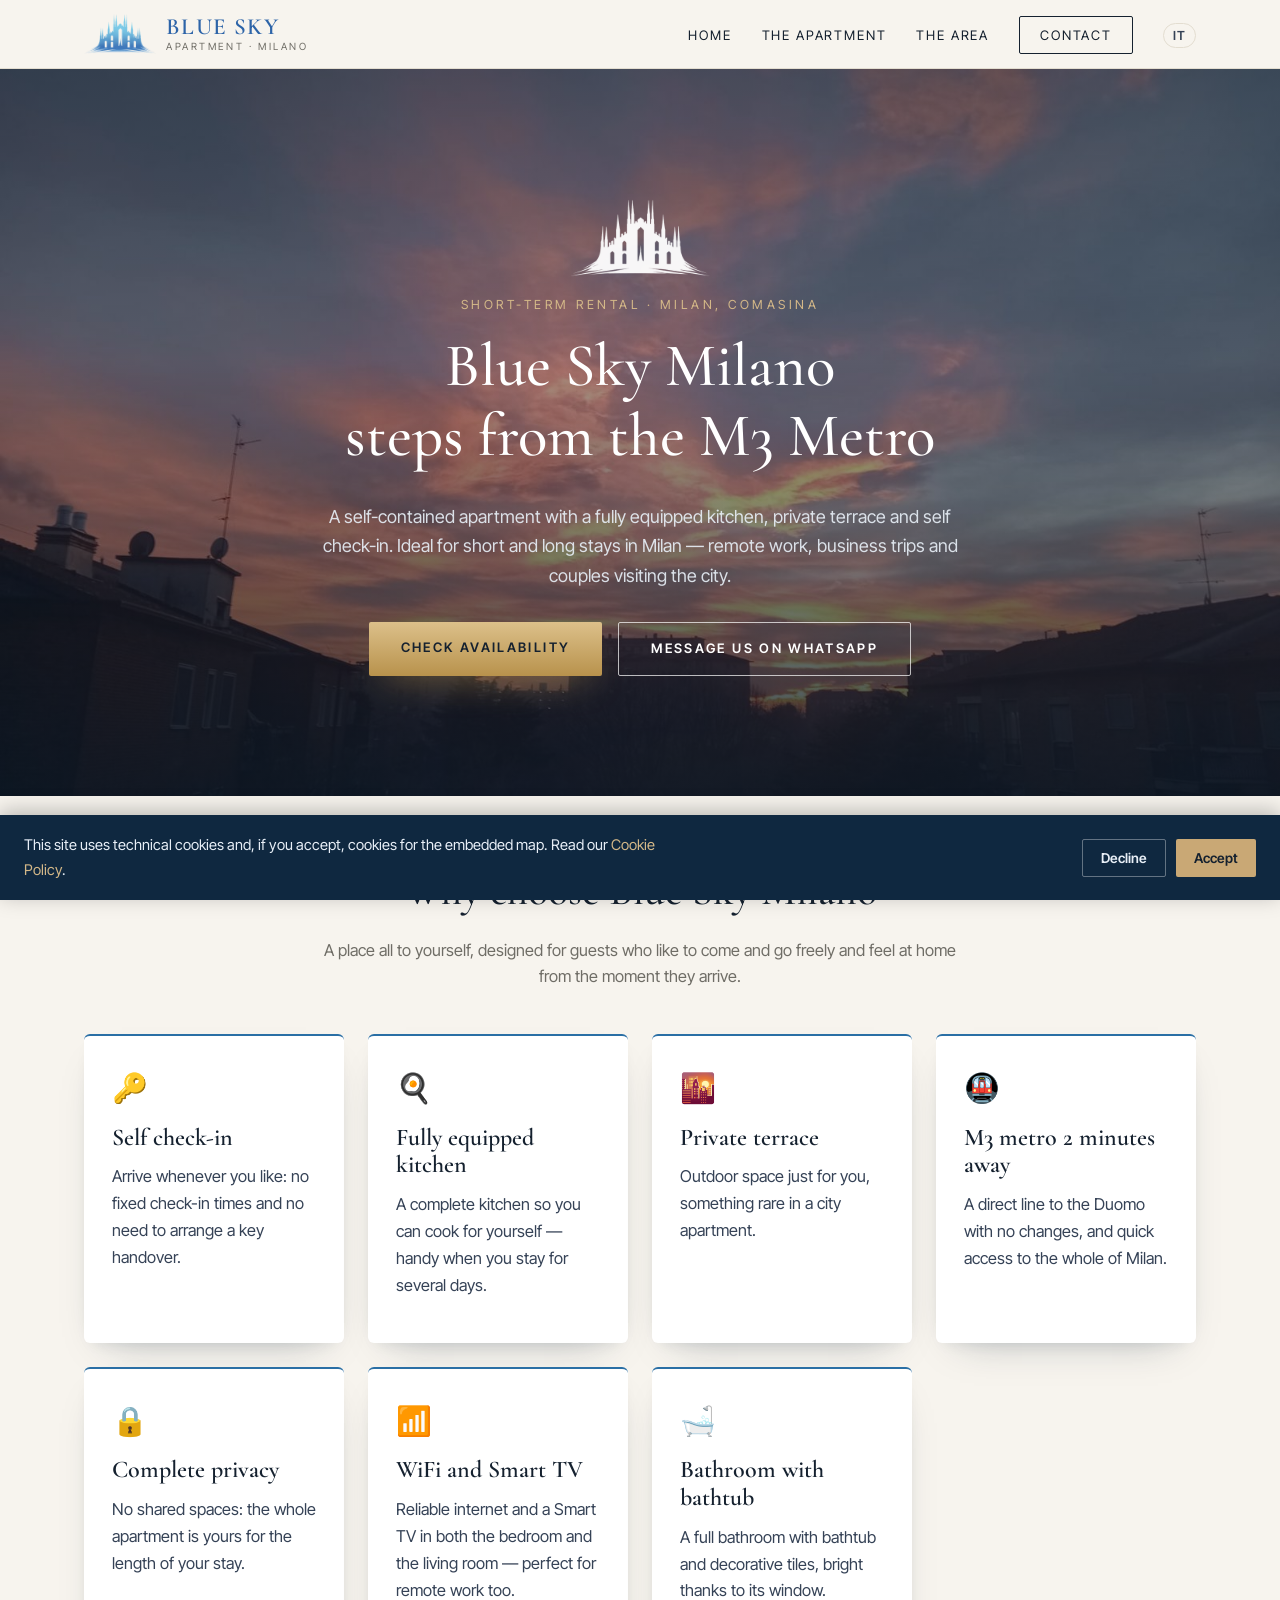
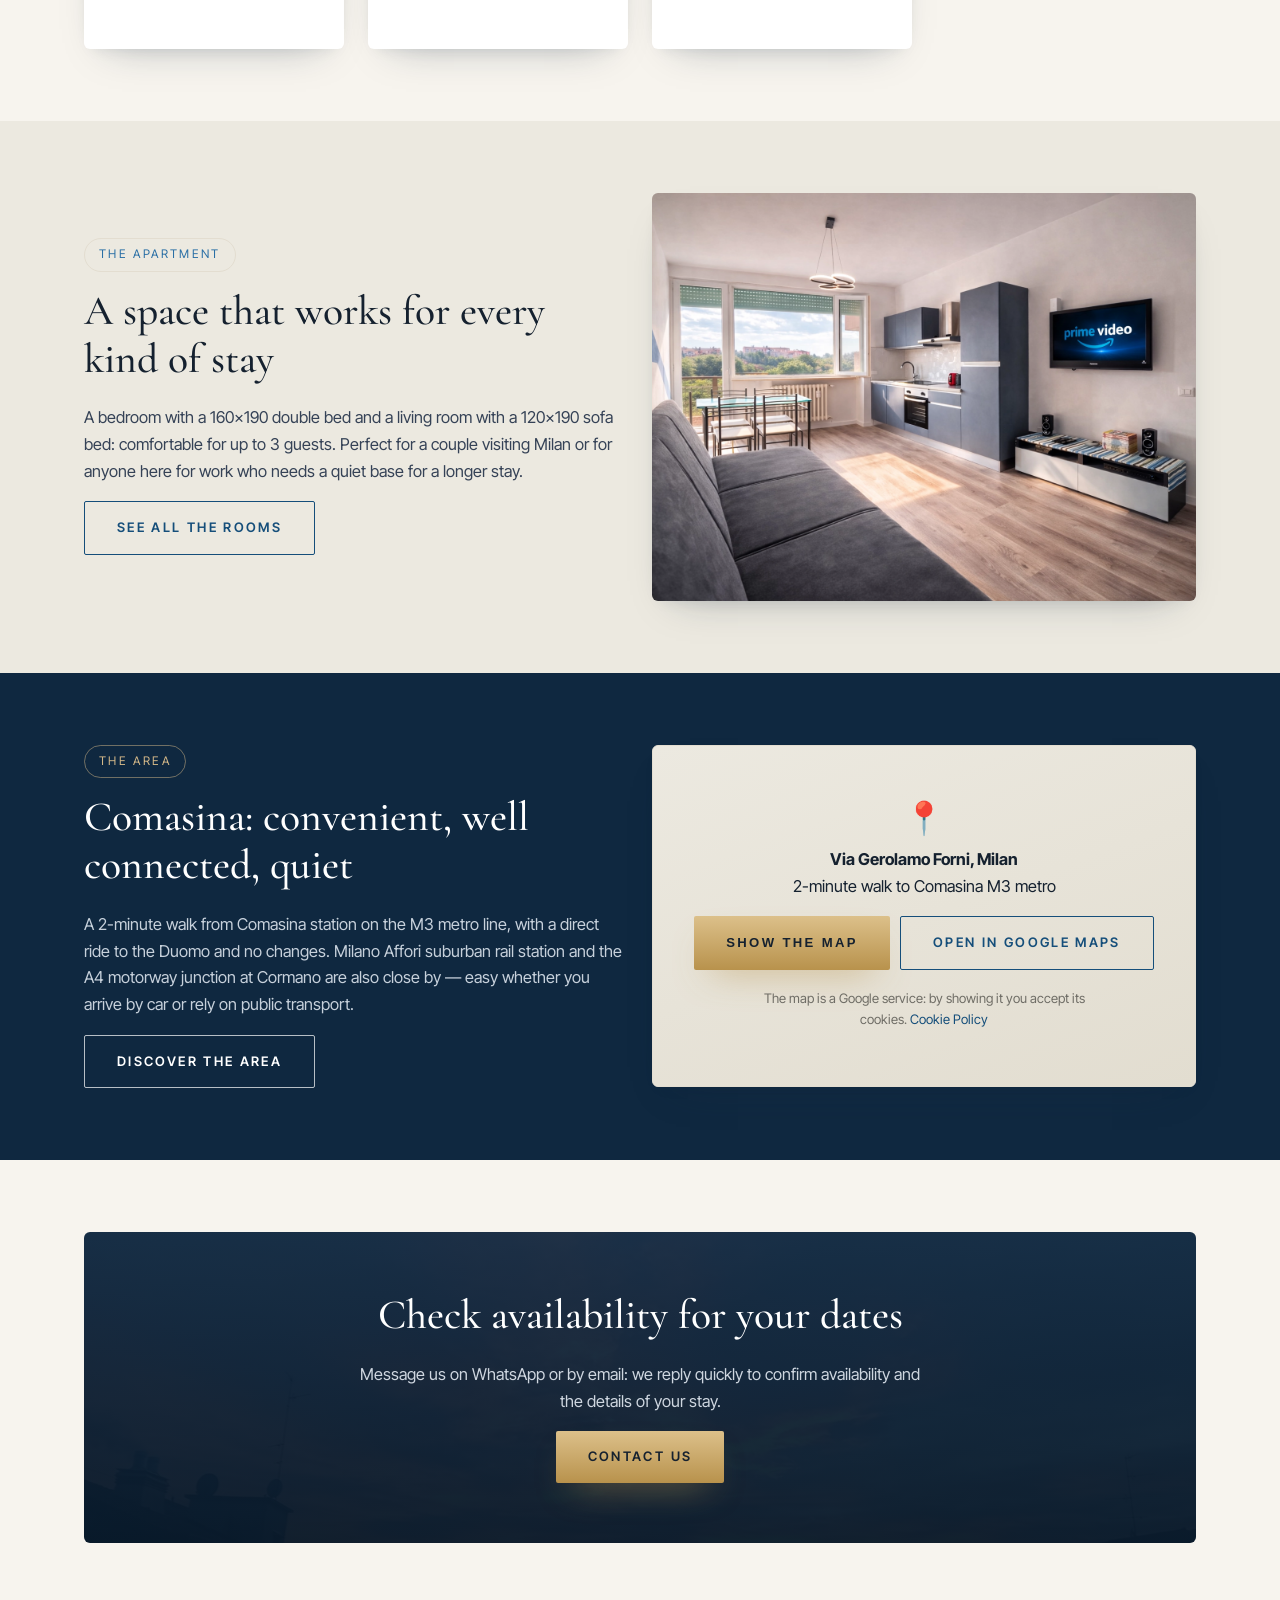
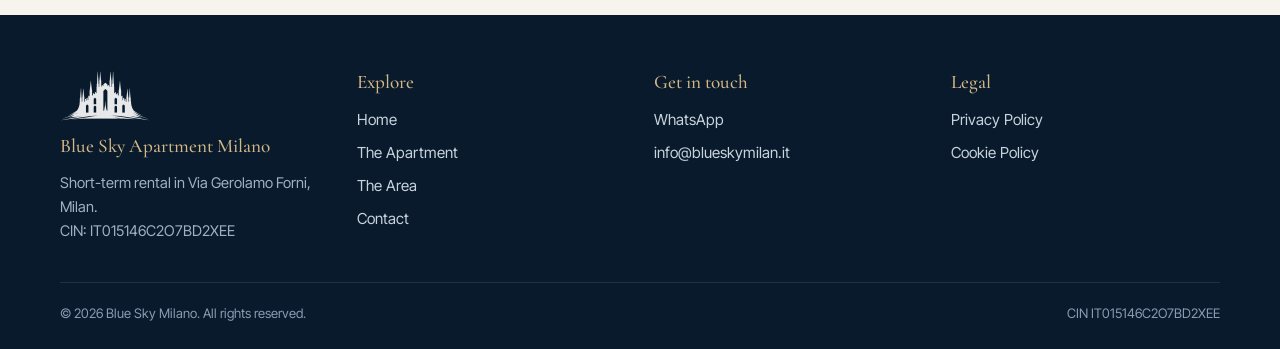
==== en/index.html @ 6204299e "Versione inglese del sito (/en/)" ====
<!DOCTYPE html>
<html lang="en">
<head>
<meta charset="UTF-8">
<meta name="viewport" content="width=device-width, initial-scale=1.0">
<title>Short-Term Rental in Milan near M3 Metro | Blue Sky Milano</title>
<meta name="description" content="Self-contained apartment for short and long stays in Milan, Comasina area, a 2-minute walk from the M3 metro. Self check-in, fully equipped kitchen, private terrace. Ideal for business trips and remote work.">
<link rel="canonical" href="https://www.blueskymilan.it/en/">
<link rel="alternate" hreflang="it" href="https://www.blueskymilan.it/">
<link rel="alternate" hreflang="en" href="https://www.blueskymilan.it/en/">
<link rel="alternate" hreflang="x-default" href="https://www.blueskymilan.it/">
<meta property="og:type" content="website">
<meta property="og:title" content="Blue Sky Milano – Short-Term Rental in Milan, Comasina">
<meta property="og:description" content="Apartment in Milan a 2-minute walk from the M3 metro. Self check-in, fully equipped kitchen, private terrace.">
<meta property="og:url" content="https://www.blueskymilan.it/en/">
<meta property="og:locale" content="en_GB">
<meta property="og:locale:alternate" content="it_IT">
<meta property="og:image" content="https://www.blueskymilan.it/assets/images/og-bluesky.jpg">
<link rel="preconnect" href="https://fonts.googleapis.com">
<link rel="preconnect" href="https://fonts.gstatic.com" crossorigin>
<link href="https://fonts.googleapis.com/css2?family=Cormorant+Garamond:ital,wght@0,400;0,500;0,600;1,400;1,500&family=Inter+Tight:wght@300;400;500;600&display=swap" rel="stylesheet">
<link rel="icon" type="image/png" sizes="32x32" href="../favicon-32.png">
<link rel="apple-touch-icon" href="../apple-touch-icon.png">
<link rel="stylesheet" href="../assets/styles.css?v=20261021">
<script defer src="https://cloud.umami.is/script.js" data-website-id="ab918f23-8fa9-4bd5-a9e5-17a2a127aed8" data-domains="www.blueskymilan.it,blueskymilan.it"></script>
<script type="application/ld+json">
{
  "@context": "https://schema.org",
  "@type": "LodgingBusiness",
  "name": "Blue Sky Milano",
  "description": "Short-term rental apartment in Milan, Comasina area, a 2-minute walk from the M3 metro. Self check-in, fully equipped kitchen, private terrace.",
  "url": "https://www.blueskymilan.it/en/",
  "email": "info@blueskymilan.it",
  "address": {
    "@type": "PostalAddress",
    "streetAddress": "Via Gerolamo Forni",
    "addressLocality": "Milano",
    "addressRegion": "MI",
    "addressCountry": "IT"
  },
  "logo": "https://www.blueskymilan.it/assets/images/logo-bluesky.png",
  "image": [
    "https://www.blueskymilan.it/assets/images/salotto-02.jpg",
    "https://www.blueskymilan.it/assets/images/camera-01.jpg",
    "https://www.blueskymilan.it/assets/images/terrazzo-panorama-01.jpg"
  ],
  "amenityFeature": [
    { "@type": "LocationFeatureSpecification", "name": "WiFi", "value": true },
    { "@type": "LocationFeatureSpecification", "name": "Fully equipped kitchen", "value": true },
    { "@type": "LocationFeatureSpecification", "name": "Private terrace", "value": true },
    { "@type": "LocationFeatureSpecification", "name": "Self check-in", "value": true },
    { "@type": "LocationFeatureSpecification", "name": "Smart TV", "value": true }
  ]
}
</script>
</head>
<body>

<header class="site-header">
  <div class="nav-wrap">
    <a href="index.html" class="brand" aria-label="Blue Sky Apartment Milan, home"><img src="../assets/images/logo-mark.png" alt="" width="72" height="40"><span class="brand-text"><span class="brand-name">Blue Sky</span><small>Apartment · Milano</small></span></a>
    <button class="nav-toggle" aria-label="Open menu">☰</button>
    <ul class="nav-links">
      <li><a href="index.html">Home</a></li>
      <li><a href="the-apartment.html">The Apartment</a></li>
      <li><a href="the-area.html">The Area</a></li>
      <li><a href="contact.html" class="nav-cta">Contact</a></li>
      <li><a href="../index.html" class="nav-lang" hreflang="it" lang="it" title="Versione italiana">IT</a></li>
    </ul>
  </div>
</header>

<section class="hero hero-photo">
  <div class="container">
    <img class="hero-mark" src="../assets/images/logo-mark-white.png" alt="" width="140" height="78">
    <div class="eyebrow">Short-term rental · Milan, Comasina</div>
    <h1>Blue Sky Milano<br>steps from the M3 Metro</h1>
    <p class="lead">A self-contained apartment with a fully equipped kitchen, private terrace and self check-in. Ideal for short and long stays in Milan — remote work, business trips and couples visiting the city.</p>
    <div class="hero-actions">
      <a href="contact.html" class="btn btn-primary">Check availability</a>
      <a href="https://wa.me/393207637442" target="_blank" rel="noopener" class="btn btn-secondary">Message us on WhatsApp</a>
    </div>
  </div>
</section>

<section>
  <div class="container">
    <div class="section-head">
      <h2>Why choose Blue Sky Milano</h2>
      <p>A place all to yourself, designed for guests who like to come and go freely and feel at home from the moment they arrive.</p>
    </div>
    <div class="grid grid-3">
      <div class="card">
        <span class="icon">🔑</span>
        <h3>Self check-in</h3>
        <p>Arrive whenever you like: no fixed check-in times and no need to arrange a key handover.</p>
      </div>
      <div class="card">
        <span class="icon">🍳</span>
        <h3>Fully equipped kitchen</h3>
        <p>A complete kitchen so you can cook for yourself — handy when you stay for several days.</p>
      </div>
      <div class="card">
        <span class="icon">🌇</span>
        <h3>Private terrace</h3>
        <p>Outdoor space just for you, something rare in a city apartment.</p>
      </div>
      <div class="card">
        <span class="icon">🚇</span>
        <h3>M3 metro 2 minutes away</h3>
        <p>A direct line to the Duomo with no changes, and quick access to the whole of Milan.</p>
      </div>
      <div class="card">
        <span class="icon">🔒</span>
        <h3>Complete privacy</h3>
        <p>No shared spaces: the whole apartment is yours for the length of your stay.</p>
      </div>
      <div class="card">
        <span class="icon">📶</span>
        <h3>WiFi and Smart TV</h3>
        <p>Reliable internet and a Smart TV in both the bedroom and the living room — perfect for remote work too.</p>
      </div>
      <div class="card">
        <span class="icon">🛁</span>
        <h3>Bathroom with bathtub</h3>
        <p>A full bathroom with bathtub and decorative tiles, bright thanks to its window.</p>
      </div>
    </div>
  </div>
</section>

<section class="alt">
  <div class="container">
    <div class="grid grid-2" style="align-items:center;">
      <div>
        <span class="badge">The apartment</span>
        <h2>A space that works for every kind of stay</h2>
        <p>A bedroom with a 160x190 double bed and a living room with a 120x190 sofa bed: comfortable for up to 3 guests. Perfect for a couple visiting Milan or for anyone here for work who needs a quiet base for a longer stay.</p>
        <a href="the-apartment.html" class="btn btn-secondary">See all the rooms</a>
      </div>
      <div class="photo-tile">
        <img src="../assets/images/salotto-cucina-01.webp" alt="Living room with open-plan kitchen and Smart TV, Blue Sky Milano" loading="lazy">
      </div>
    </div>
  </div>
</section>

<section class="dark">
  <div class="container">
    <div class="grid grid-2" style="align-items:center;">
      <div class="map-embed" style="order:2;" data-map-src="https://www.google.com/maps?q=Via+Gerolamo+Forni,+Milano&amp;output=embed" data-map-title="Map of Blue Sky Milano - Via Gerolamo Forni, Milan">
        <div class="map-placeholder">
          <span class="map-pin" aria-hidden="true">📍</span>
          <p class="map-address"><strong>Via Gerolamo Forni, Milan</strong><br>2-minute walk to Comasina M3 metro</p>
          <div class="map-actions">
            <button type="button" class="btn btn-primary map-load">Show the map</button>
            <a class="btn btn-secondary" href="https://www.google.com/maps/search/?api=1&amp;query=Via+Gerolamo+Forni%2C+Milano" target="_blank" rel="noopener">Open in Google Maps</a>
          </div>
          <p class="map-note">The map is a Google service: by showing it you accept its cookies. <a href="cookie-policy.html">Cookie Policy</a></p>
        </div>
      </div>
      <div style="order:1;">
        <span class="badge">The area</span>
        <h2>Comasina: convenient, well connected, quiet</h2>
        <p>A 2-minute walk from Comasina station on the M3 metro line, with a direct ride to the Duomo and no changes. Milano Affori suburban rail station and the A4 motorway junction at Cormano are also close by — easy whether you arrive by car or rely on public transport.</p>
        <a href="the-area.html" class="btn btn-secondary">Discover the area</a>
      </div>
    </div>
  </div>
</section>

<section>
  <div class="container">
    <div class="cta-band">
      <h2>Check availability for your dates</h2>
      <p>Message us on WhatsApp or by email: we reply quickly to confirm availability and the details of your stay.</p>
      <a href="contact.html" class="btn btn-primary">Contact us</a>
    </div>
  </div>
</section>

<footer class="site-footer">
  <div class="footer-grid">
    <div>
      <img class="footer-mark" src="../assets/images/logo-mark-white.png" alt="" width="90" height="50">
      <h4>Blue Sky Apartment Milano</h4>
      <p style="color:#a39c8c; font-size:0.92rem;">Short-term rental in Via Gerolamo Forni, Milan.<br>CIN: IT015146C2O7BD2XEE</p>
    </div>
    <div>
      <h4>Explore</h4>
      <a href="index.html">Home</a>
      <a href="the-apartment.html">The Apartment</a>
      <a href="the-area.html">The Area</a>
      <a href="contact.html">Contact</a>
    </div>
    <div>
      <h4>Get in touch</h4>
      <a href="https://wa.me/393207637442" target="_blank" rel="noopener">WhatsApp</a>
      <a href="mailto:info@blueskymilan.it">info@blueskymilan.it</a>
    </div>
    <div>
      <h4>Legal</h4>
      <a href="privacy.html">Privacy Policy</a>
      <a href="cookie-policy.html">Cookie Policy</a>
    </div>
  </div>
  <div class="footer-bottom">
    <span>© 2026 Blue Sky Milano. All rights reserved.</span>
    <span>CIN IT015146C2O7BD2XEE</span>
  </div>
</footer>

<div class="cookie-banner" id="cookie-banner">
  <p>This site uses technical cookies and, if you accept, cookies for the embedded map. Read our <a href="cookie-policy.html">Cookie Policy</a>.</p>
  <div class="cookie-actions">
    <button class="cookie-reject" id="cookie-reject">Decline</button>
    <button class="cookie-accept" id="cookie-accept">Accept</button>
  </div>
</div>

<script src="../assets/site.js?v=20261021"></script>
</body>
</html>
---- assets/styles.css ----
/* ==========================================================================
   Blue Sky Milano — design system
   Identità ripresa dal sito originale: crema + blu notte + azzurro cielo + sabbia
   Font: Cormorant Garamond (titoli), Inter Tight (testo), Allura (logo)
   ========================================================================== */

:root {
  --bg: #f7f4ee;            /* crema */
  --bg-alt: #ece9e0;
  --card: #ffffff;
  --ink: #15212f;           /* testo, blu inchiostro */
  --ink-2: #354256;
  --text-muted: #6f6d66;
  --border: #e3ddd0;
  --accent: #2a6fa5;        /* azzurro cielo */
  --accent-dark: #154e7a;
  --gold: #c9a875;          /* sabbia calda */
  --gold-2: #d4b888;
  --navy: #0f2840;          /* blu notte */
  --navy-2: #081a2b;
  --radius: 6px;
  --shadow: 0 18px 40px -24px rgba(20, 40, 60, 0.35), 0 6px 16px -10px rgba(20, 40, 60, 0.15);
  --shadow-hover: 0 30px 60px -30px rgba(20, 40, 60, 0.45), 0 8px 20px -12px rgba(20, 40, 60, 0.2);
  --max-width: 1160px;
}

* { box-sizing: border-box; }
html { scroll-behavior: smooth; }

body {
  margin: 0;
  font-family: 'Inter Tight', -apple-system, BlinkMacSystemFont, 'Segoe UI', sans-serif;
  background: var(--bg);
  color: var(--ink);
  line-height: 1.65;
  font-size: 1.02rem;
  -webkit-font-smoothing: antialiased;
}

h1, h2, h3, h4 {
  font-family: 'Cormorant Garamond', 'Times New Roman', serif;
  font-weight: 500;
  line-height: 1.15;
  margin: 0 0 0.5em;
  color: var(--ink);
}
h1 { font-size: clamp(2.4rem, 5vw, 3.8rem); }
h2 { font-size: clamp(1.8rem, 3.4vw, 2.6rem); }
h3 { font-size: 1.5rem; font-weight: 600; }

p { margin: 0 0 1em; color: var(--ink-2); }
a { color: var(--accent); text-decoration: none; }
a:hover { text-decoration: underline; }
img { max-width: 100%; display: block; }

.container { max-width: var(--max-width); margin: 0 auto; padding: 0 24px; }

/* ---------- Header / Nav ---------- */

.site-header {
  background: var(--bg);
  border-bottom: 1px solid var(--border);
  position: sticky;
  top: 0;
  z-index: 100;
}
.nav-wrap {
  display: flex;
  align-items: center;
  justify-content: space-between;
  padding: 14px 24px;
  max-width: var(--max-width);
  margin: 0 auto;
}
.brand { display: flex; align-items: baseline; gap: 8px; color: var(--ink); line-height: 1; }
.brand:hover { text-decoration: none; }
.brand { align-items: center; gap: 10px; }
.brand img { height: 40px; width: auto; }
.brand-text { display: flex; flex-direction: column; gap: 3px; }
.brand-name {
  font-family: 'Cormorant Garamond', serif;
  font-size: 1.45rem;
  font-weight: 600;
  letter-spacing: 0.06em;
  text-transform: uppercase;
  color: #2d64a8;
  line-height: 1;
}
.brand small {
  font-size: 0.62rem;
  letter-spacing: 0.26em;
  text-transform: uppercase;
  color: var(--text-muted);
}
.hero-mark { width: 140px; height: auto; margin: 0 auto 18px; opacity: 0.95; }
.footer-mark { width: 90px; height: auto; margin-bottom: 14px; opacity: 0.9; }

.nav-links { display: flex; align-items: center; gap: 30px; list-style: none; margin: 0; padding: 0; }
.nav-links a {
  color: var(--ink);
  font-size: 0.82rem;
  letter-spacing: 0.14em;
  text-transform: uppercase;
}
.nav-links a:hover { color: var(--accent); text-decoration: none; }
.nav-cta {
  border: 1px solid var(--ink);
  padding: 10px 20px;
  border-radius: 2px;
}
.nav-cta:hover { background: var(--ink); color: var(--bg) !important; }

.nav-toggle {
  display: none;
  background: none;
  border: none;
  font-size: 1.6rem;
  cursor: pointer;
  color: var(--ink);
}

@media (max-width: 780px) {
  .nav-links { display: none; }
  .nav-toggle { display: block; }
  .nav-links.open {
    display: flex;
    flex-direction: column;
    align-items: flex-start;
    position: absolute;
    top: 100%;
    left: 0;
    right: 0;
    background: var(--bg);
    padding: 20px 24px;
    border-bottom: 1px solid var(--border);
    gap: 18px;
  }
}

/* ---------- Hero (blu notte) ---------- */

.hero {
  padding: 84px 24px 76px;
  text-align: center;
  color: #fff;
  background: linear-gradient(180deg, #122e48 0%, var(--navy) 55%, var(--navy-2) 100%);
  position: relative;
}
.hero-photo {
  background:
    linear-gradient(180deg, rgba(10, 25, 40, 0.55) 0%, rgba(10, 25, 40, 0.35) 40%, rgba(10, 25, 40, 0.8) 100%),
    url('images/terrazzo-panorama-01.jpg') center / cover no-repeat;
  padding: 130px 24px 120px;
}
.hero h1 { color: #fff; }
.hero .eyebrow {
  color: var(--gold-2);
  letter-spacing: 0.28em;
  text-transform: uppercase;
  font-size: 0.78rem;
  margin-bottom: 16px;
}
.hero p.lead {
  max-width: 640px;
  margin: 0 auto 32px;
  font-size: 1.12rem;
  color: rgba(232, 239, 247, 0.9);
}

.btn {
  display: inline-block;
  padding: 15px 32px;
  border-radius: 2px;
  font-size: 0.82rem;
  letter-spacing: 0.18em;
  text-transform: uppercase;
  font-weight: 600;
  cursor: pointer;
  border: none;
  transition: background 0.25s ease, color 0.25s ease, box-shadow 0.25s ease;
}
.btn:hover { text-decoration: none; }
.btn-primary {
  background: linear-gradient(180deg, #dcc08a 0%, #b8924c 100%);
  color: var(--ink);
  box-shadow: 0 16px 36px -18px rgba(184, 146, 76, 0.8);
}
.btn-primary:hover { color: var(--ink); box-shadow: 0 20px 44px -16px rgba(184, 146, 76, 0.95); }
.btn-secondary { background: transparent; color: var(--accent-dark); border: 1px solid var(--accent-dark); }
.btn-secondary:hover { background: var(--accent-dark); color: #fff; }
.hero .btn-secondary, .dark .btn-secondary { color: #fff; border-color: rgba(255, 255, 255, 0.7); }
.hero .btn-secondary:hover, .dark .btn-secondary:hover { background: #fff; color: var(--navy); }

.hero-actions { display: flex; gap: 16px; justify-content: center; flex-wrap: wrap; }

/* ---------- Sections ---------- */

section { padding: 72px 24px; }
section.alt { background: var(--bg-alt); }
section.dark { background: var(--navy); color: #e8eff7; }
section.dark h2, section.dark > .container > .section-head h2 { color: #fff; }
section.dark > .container > p,
section.dark .section-head p,
section.dark .grid-2 > div > p { color: rgba(232, 239, 247, 0.85); }
section.dark .badge { background: transparent; color: var(--gold-2); border-color: rgba(212, 184, 136, 0.5); }

.section-head { text-align: center; max-width: 660px; margin: 0 auto 44px; }
.section-head p { color: var(--text-muted); }

.grid { display: grid; gap: 24px; }
.grid-3 { grid-template-columns: repeat(auto-fit, minmax(220px, 1fr)); }
.grid-2 { grid-template-columns: repeat(auto-fit, minmax(280px, 1fr)); }

.card {
  background: var(--card);
  border-radius: var(--radius);
  padding: 28px;
  box-shadow: var(--shadow);
  border-top: 2px solid var(--accent);
  transition: box-shadow 0.25s ease, transform 0.25s ease;
}
.card:hover { box-shadow: var(--shadow-hover); transform: translateY(-2px); }
.card p { color: var(--ink-2); }
.card .icon { font-size: 1.8rem; margin-bottom: 12px; display: block; }

/* ---------- Feature list ---------- */

.feature-list {
  list-style: none;
  margin: 0;
  padding: 0;
  display: grid;
  grid-template-columns: repeat(auto-fit, minmax(220px, 1fr));
  gap: 12px;
}
.feature-list li {
  display: flex;
  align-items: flex-start;
  gap: 10px;
  padding: 14px 16px;
  background: var(--card);
  border-radius: var(--radius);
  border: 1px solid var(--border);
}
.feature-list .check { color: var(--accent); font-weight: 700; flex-shrink: 0; }

/* ---------- Foto ---------- */

.photo-grid { display: grid; grid-template-columns: repeat(3, 1fr); gap: 16px; }
@media (max-width: 900px) { .photo-grid { grid-template-columns: repeat(2, 1fr); } }
@media (max-width: 520px) { .photo-grid { grid-template-columns: 1fr; } }
.photo-tile {
  aspect-ratio: 4 / 3;
  border-radius: var(--radius);
  overflow: hidden;
  box-shadow: var(--shadow);
}
.photo-tile img { width: 100%; height: 100%; object-fit: cover; display: block; transition: transform 0.6s ease; }
.photo-tile:hover img { transform: scale(1.04); }
.photo-placeholder {
  aspect-ratio: 4 / 3;
  border-radius: var(--radius);
  background: var(--bg-alt);
  border: 1px dashed var(--border);
  display: flex; flex-direction: column; align-items: center; justify-content: center;
  color: var(--text-muted); gap: 8px; text-align: center; padding: 16px;
}

/* ---------- CTA band (blu notte) ---------- */

.cta-band {
  background:
    linear-gradient(180deg, rgba(15, 40, 64, 0.92), rgba(8, 26, 43, 0.96)),
    url('images/terrazzo-panorama-01.jpg') center / cover no-repeat;
  color: #fff;
  text-align: center;
  border-radius: var(--radius);
  padding: 60px 32px;
}
.cta-band h2 { color: #fff; }
.cta-band p { color: rgba(232, 239, 247, 0.88); max-width: 560px; margin-left: auto; margin-right: auto; }

/* ---------- Form contatti ---------- */

.form-grid { display: grid; gap: 16px; max-width: 560px; }
label {
  font-size: 0.78rem;
  letter-spacing: 0.14em;
  text-transform: uppercase;
  color: var(--ink-2);
  display: block;
  margin-bottom: 6px;
}
input, textarea {
  width: 100%;
  padding: 12px 14px;
  border: 1px solid var(--border);
  border-radius: 2px;
  font-family: inherit;
  font-size: 1rem;
  background: var(--card);
  color: var(--ink);
}
input:focus, textarea:focus { outline: none; border-color: var(--accent); box-shadow: 0 0 0 3px rgba(42, 111, 165, 0.15); }
textarea { min-height: 130px; resize: vertical; }
.form-grid .btn-primary { justify-self: start; }
.form-grid .btn-primary[disabled] { opacity: 0.6; cursor: wait; }
.form-error { color: #9b2c2c; background: #fdecec; border: 1px solid #f3c2c2; padding: 12px 14px; border-radius: 2px; margin: 0; }

.contact-info { display: grid; gap: 16px; }
.contact-info .item { display: flex; gap: 12px; align-items: flex-start; }
.contact-info .item .ic { font-size: 1.3rem; }

.map-embed { border-radius: var(--radius); overflow: hidden; border: 1px solid var(--border); box-shadow: var(--shadow); }
.map-embed iframe { width: 100%; height: 340px; border: 0; display: block; }

/* ---------- Footer (blu notte) ---------- */

.site-footer { background: var(--navy-2); color: #c9d3de; padding: 56px 24px 24px; }
.footer-grid {
  display: grid;
  grid-template-columns: repeat(auto-fit, minmax(180px, 1fr));
  gap: 28px;
  max-width: var(--max-width);
  margin: 0 auto 24px;
}
.footer-grid h4 { color: var(--gold-2); margin-bottom: 14px; font-size: 1.2rem; }
.footer-grid p { color: #9fb0c2 !important; }
.footer-grid a { color: #c9d3de; display: block; margin-bottom: 8px; font-size: 0.95rem; }
.footer-grid a:hover { color: #fff; }
.footer-bottom {
  max-width: var(--max-width);
  margin: 0 auto;
  padding-top: 20px;
  border-top: 1px solid rgba(255, 255, 255, 0.1);
  font-size: 0.82rem;
  color: #8a9bb0;
  display: flex;
  justify-content: space-between;
  flex-wrap: wrap;
  gap: 10px;
}

/* ---------- Cookie banner ---------- */

.cookie-banner {
  position: fixed;
  bottom: 0; left: 0; right: 0;
  background: var(--navy);
  color: #e8eff7;
  padding: 18px 24px;
  display: none;
  align-items: center;
  justify-content: space-between;
  gap: 20px;
  flex-wrap: wrap;
  z-index: 200;
  box-shadow: 0 -4px 20px rgba(0, 0, 0, 0.25);
}
.cookie-banner.show { display: flex; }
.cookie-banner p { margin: 0; font-size: 0.92rem; max-width: 640px; color: #e8eff7; }
.cookie-banner a { color: var(--gold-2); }
.cookie-actions { display: flex; gap: 10px; flex-wrap: wrap; }
.cookie-actions button {
  padding: 10px 18px;
  border-radius: 2px;
  border: none;
  font-weight: 600;
  cursor: pointer;
  font-size: 0.85rem;
  font-family: inherit;
}
.cookie-accept { background: var(--gold); color: var(--ink); }
.cookie-reject { background: transparent; color: #e8eff7; border: 1px solid rgba(255, 255, 255, 0.35) !important; }

/* ---------- Breadcrumb ---------- */

.breadcrumb {
  font-size: 0.82rem;
  color: var(--text-muted);
  padding: 14px 24px;
  max-width: var(--max-width);
  margin: 0 auto;
}
.breadcrumb a { color: var(--text-muted); }

/* ---------- Pagine legali ---------- */

.legal-content { max-width: 760px; margin: 0 auto; padding: 48px 24px 80px; }
.legal-content h2 { margin-top: 2em; }

/* ---------- Utility ---------- */

.text-center { text-align: center; }
.mt-0 { margin-top: 0; }
.badge {
  display: inline-block;
  color: var(--accent);
  border: 1px solid var(--border);
  padding: 6px 14px;
  border-radius: 999px;
  font-size: 0.74rem;
  letter-spacing: 0.2em;
  text-transform: uppercase;
  margin-bottom: 16px;
}

/* Mappa caricata solo dopo il consenso (20/10/2026) */
.map-embed[data-map-src] { background: var(--bg-alt); }
.map-placeholder {
  min-height: 340px; padding: 28px 24px; display: flex; flex-direction: column;
  align-items: center; justify-content: center; text-align: center; gap: 6px;
  background: linear-gradient(160deg, var(--bg-alt) 0%, #e2ddd0 100%); color: var(--ink);
}
.map-placeholder .map-pin { font-size: 2rem; line-height: 1; }
.map-placeholder .map-address { margin: 6px 0 10px; color: var(--ink); }
.map-placeholder .map-actions { display: flex; flex-wrap: wrap; gap: 10px; justify-content: center; }
.map-placeholder .btn-secondary,
.dark .map-placeholder .btn-secondary { color: var(--accent-dark); border-color: var(--accent-dark); }
.map-placeholder .btn-secondary:hover,
.dark .map-placeholder .btn-secondary:hover { background: var(--accent-dark); color: #fff; }
.map-placeholder .map-note { margin: 12px 0 0; font-size: 0.82rem; color: var(--text-muted); max-width: 340px; }
.map-placeholder .map-note a { color: var(--accent-dark); }

/* Selettore lingua */
.nav-links a.nav-lang {
  font-size: 0.78rem; font-weight: 600; letter-spacing: 0.08em;
  padding: 4px 9px; border: 1px solid var(--border); border-radius: 999px; color: var(--ink-2);
}
.nav-links a.nav-lang:hover { border-color: var(--accent); color: var(--accent); }
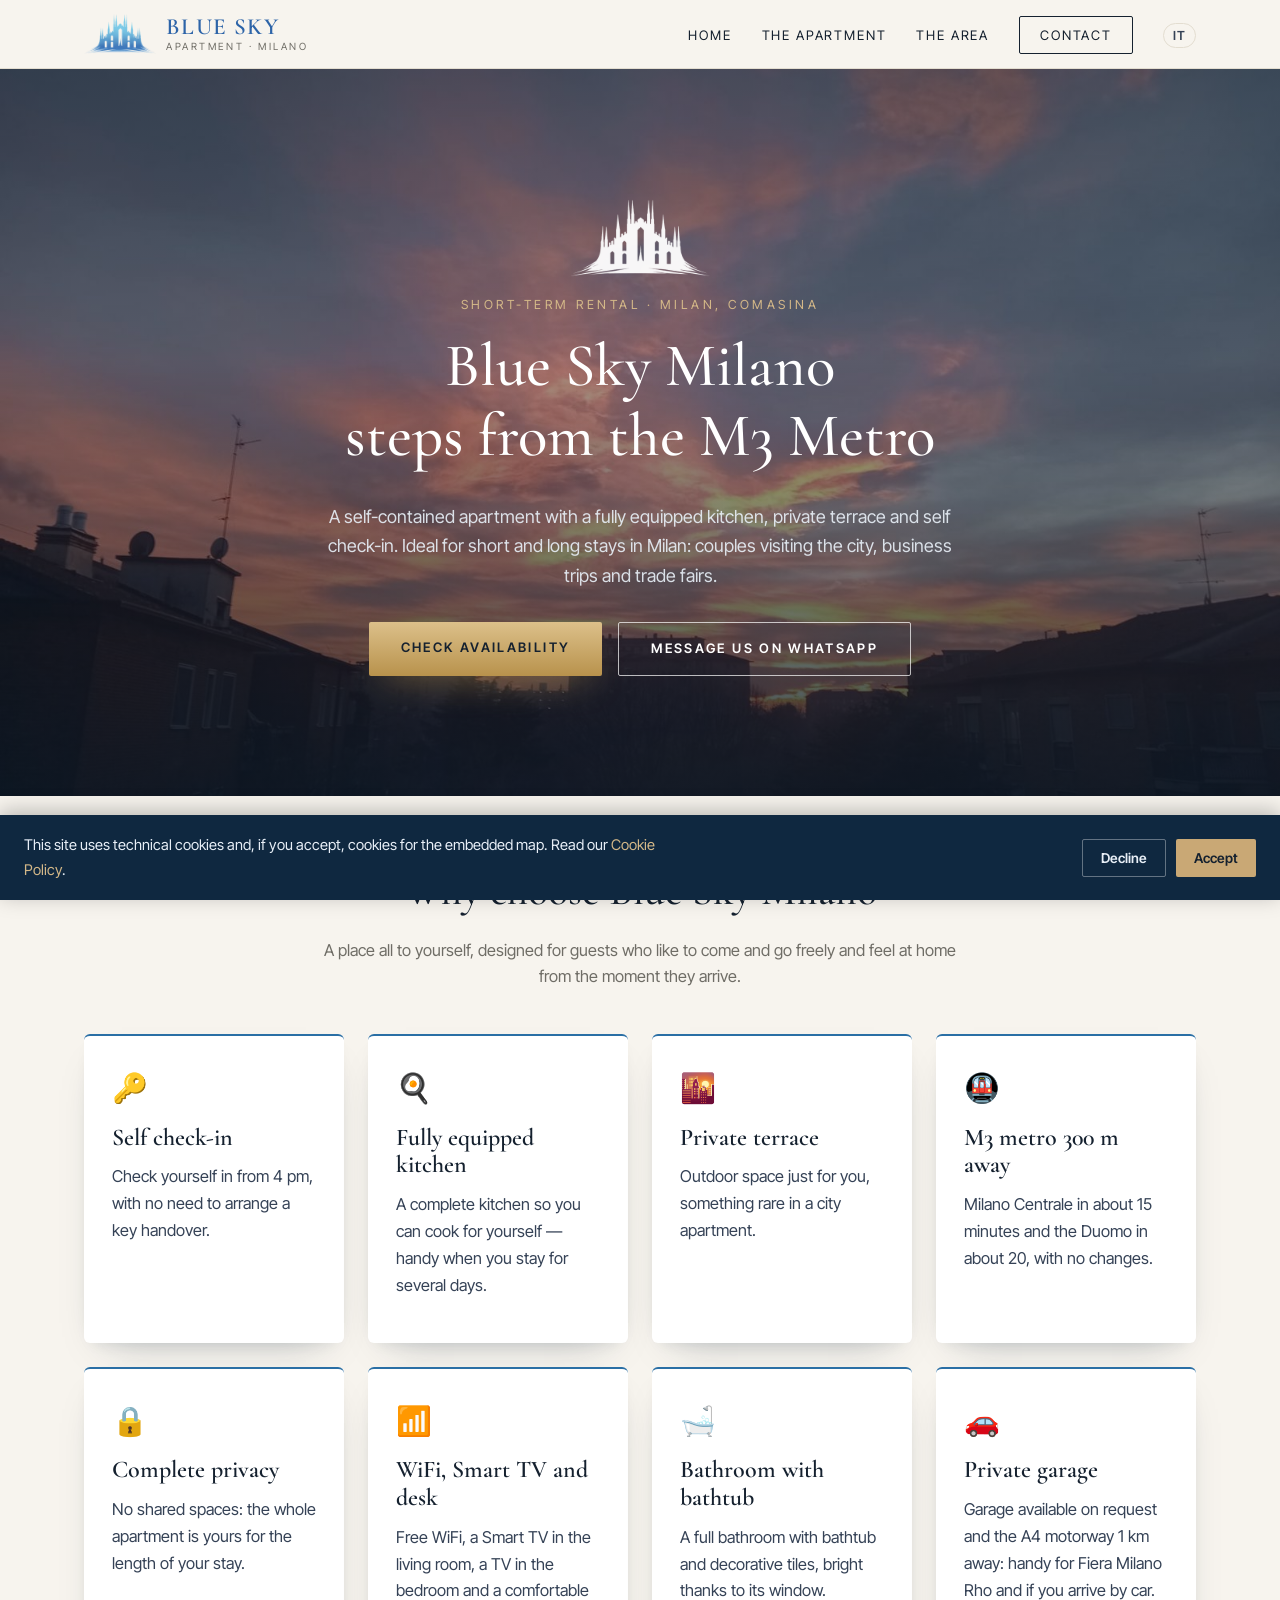
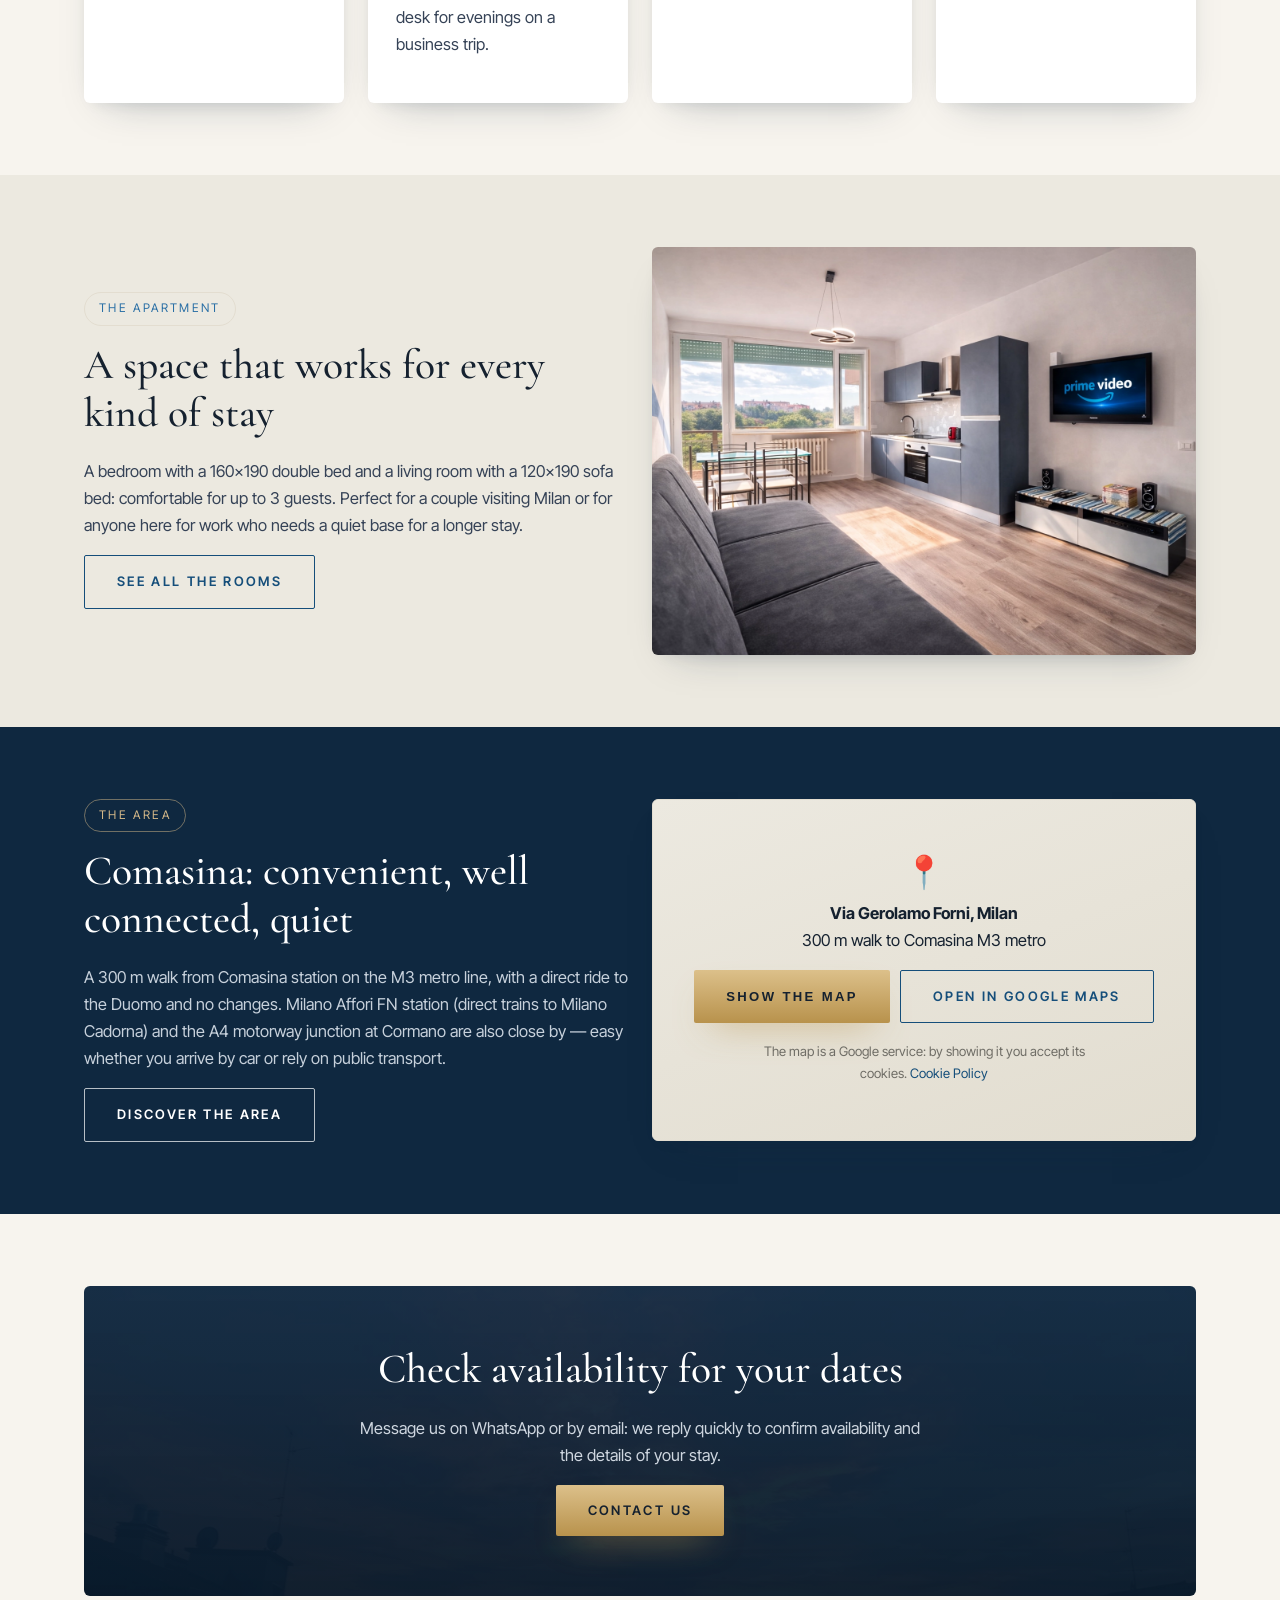
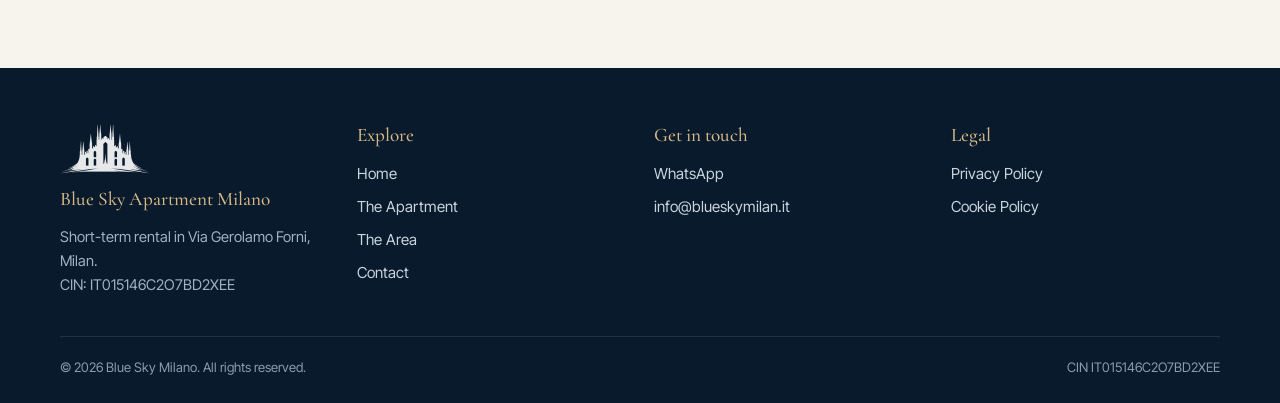
==== commit fe915cf5: "Pagine EN allineate ai dati aggiornati (300 m, check-in 16:00, garage, fiere)" ====
--- a/en/index.html
+++ b/en/index.html
@@ -4,14 +4,14 @@
 <meta charset="UTF-8">
 <meta name="viewport" content="width=device-width, initial-scale=1.0">
 <title>Short-Term Rental in Milan near M3 Metro | Blue Sky Milano</title>
-<meta name="description" content="Self-contained apartment for short and long stays in Milan, Comasina area, a 2-minute walk from the M3 metro. Self check-in, fully equipped kitchen, private terrace. Ideal for business trips and remote work.">
+<meta name="description" content="Self-contained apartment for short and long stays in Milan, Comasina area, just 300 m from the M3 metro. Self check-in, fully equipped kitchen, private terrace. Ideal for couples, business trips and visitors to Milan's trade fairs.">
 <link rel="canonical" href="https://www.blueskymilan.it/en/">
 <link rel="alternate" hreflang="it" href="https://www.blueskymilan.it/">
 <link rel="alternate" hreflang="en" href="https://www.blueskymilan.it/en/">
 <link rel="alternate" hreflang="x-default" href="https://www.blueskymilan.it/">
 <meta property="og:type" content="website">
 <meta property="og:title" content="Blue Sky Milano – Short-Term Rental in Milan, Comasina">
-<meta property="og:description" content="Apartment in Milan a 2-minute walk from the M3 metro. Self check-in, fully equipped kitchen, private terrace.">
+<meta property="og:description" content="Apartment in Milan just 300 m from the M3 metro. Self check-in, fully equipped kitchen, private terrace.">
 <meta property="og:url" content="https://www.blueskymilan.it/en/">
 <meta property="og:locale" content="en_GB">
 <meta property="og:locale:alternate" content="it_IT">
@@ -21,14 +21,14 @@
 <link href="https://fonts.googleapis.com/css2?family=Cormorant+Garamond:ital,wght@0,400;0,500;0,600;1,400;1,500&family=Inter+Tight:wght@300;400;500;600&display=swap" rel="stylesheet">
 <link rel="icon" type="image/png" sizes="32x32" href="../favicon-32.png">
 <link rel="apple-touch-icon" href="../apple-touch-icon.png">
-<link rel="stylesheet" href="../assets/styles.css?v=20261021">
+<link rel="stylesheet" href="../assets/styles.css?v=20261029">
 <script defer src="https://cloud.umami.is/script.js" data-website-id="ab918f23-8fa9-4bd5-a9e5-17a2a127aed8" data-domains="www.blueskymilan.it,blueskymilan.it"></script>
 <script type="application/ld+json">
 {
   "@context": "https://schema.org",
   "@type": "LodgingBusiness",
   "name": "Blue Sky Milano",
-  "description": "Short-term rental apartment in Milan, Comasina area, a 2-minute walk from the M3 metro. Self check-in, fully equipped kitchen, private terrace.",
+  "description": "Short-term rental apartment in Milan, Comasina area, 300 m from the M3 metro. Self check-in, fully equipped kitchen, private terrace.",
   "url": "https://www.blueskymilan.it/en/",
   "email": "info@blueskymilan.it",
   "address": {
@@ -75,7 +75,7 @@
     <img class="hero-mark" src="../assets/images/logo-mark-white.png" alt="" width="140" height="78">
     <div class="eyebrow">Short-term rental · Milan, Comasina</div>
     <h1>Blue Sky Milano<br>steps from the M3 Metro</h1>
-    <p class="lead">A self-contained apartment with a fully equipped kitchen, private terrace and self check-in. Ideal for short and long stays in Milan — remote work, business trips and couples visiting the city.</p>
+    <p class="lead">A self-contained apartment with a fully equipped kitchen, private terrace and self check-in. Ideal for short and long stays in Milan: couples visiting the city, business trips and trade fairs.</p>
     <div class="hero-actions">
       <a href="contact.html" class="btn btn-primary">Check availability</a>
       <a href="https://wa.me/393207637442" target="_blank" rel="noopener" class="btn btn-secondary">Message us on WhatsApp</a>
@@ -93,7 +93,7 @@
       <div class="card">
         <span class="icon">🔑</span>
         <h3>Self check-in</h3>
-        <p>Arrive whenever you like: no fixed check-in times and no need to arrange a key handover.</p>
+        <p>Check yourself in from 4 pm, with no need to arrange a key handover.</p>
       </div>
       <div class="card">
         <span class="icon">🍳</span>
@@ -107,8 +107,8 @@
       </div>
       <div class="card">
         <span class="icon">🚇</span>
-        <h3>M3 metro 2 minutes away</h3>
-        <p>A direct line to the Duomo with no changes, and quick access to the whole of Milan.</p>
+        <h3>M3 metro 300 m away</h3>
+        <p>Milano Centrale in about 15 minutes and the Duomo in about 20, with no changes.</p>
       </div>
       <div class="card">
         <span class="icon">🔒</span>
@@ -117,13 +117,18 @@
       </div>
       <div class="card">
         <span class="icon">📶</span>
-        <h3>WiFi and Smart TV</h3>
-        <p>Reliable internet and a Smart TV in both the bedroom and the living room — perfect for remote work too.</p>
+        <h3>WiFi, Smart TV and desk</h3>
+        <p>Free WiFi, a Smart TV in the living room, a TV in the bedroom and a comfortable desk for evenings on a business trip.</p>
       </div>
       <div class="card">
         <span class="icon">🛁</span>
         <h3>Bathroom with bathtub</h3>
         <p>A full bathroom with bathtub and decorative tiles, bright thanks to its window.</p>
+      </div>
+      <div class="card">
+        <span class="icon">🚗</span>
+        <h3>Private garage</h3>
+        <p>Garage available on request and the A4 motorway 1 km away: handy for Fiera Milano Rho and if you arrive by car.</p>
       </div>
     </div>
   </div>
@@ -151,7 +156,7 @@
       <div class="map-embed" style="order:2;" data-map-src="https://www.google.com/maps?q=Via+Gerolamo+Forni,+Milano&amp;output=embed" data-map-title="Map of Blue Sky Milano - Via Gerolamo Forni, Milan">
         <div class="map-placeholder">
           <span class="map-pin" aria-hidden="true">📍</span>
-          <p class="map-address"><strong>Via Gerolamo Forni, Milan</strong><br>2-minute walk to Comasina M3 metro</p>
+          <p class="map-address"><strong>Via Gerolamo Forni, Milan</strong><br>300 m walk to Comasina M3 metro</p>
           <div class="map-actions">
             <button type="button" class="btn btn-primary map-load">Show the map</button>
             <a class="btn btn-secondary" href="https://www.google.com/maps/search/?api=1&amp;query=Via+Gerolamo+Forni%2C+Milano" target="_blank" rel="noopener">Open in Google Maps</a>
@@ -162,7 +167,7 @@
       <div style="order:1;">
         <span class="badge">The area</span>
         <h2>Comasina: convenient, well connected, quiet</h2>
-        <p>A 2-minute walk from Comasina station on the M3 metro line, with a direct ride to the Duomo and no changes. Milano Affori suburban rail station and the A4 motorway junction at Cormano are also close by — easy whether you arrive by car or rely on public transport.</p>
+        <p>A 300 m walk from Comasina station on the M3 metro line, with a direct ride to the Duomo and no changes. Milano Affori FN station (direct trains to Milano Cadorna) and the A4 motorway junction at Cormano are also close by — easy whether you arrive by car or rely on public transport.</p>
         <a href="the-area.html" class="btn btn-secondary">Discover the area</a>
       </div>
     </div>
@@ -218,6 +223,6 @@
   </div>
 </div>
 
-<script src="../assets/site.js?v=20261021"></script>
+<script src="../assets/site.js?v=20261029"></script>
 </body>
 </html>
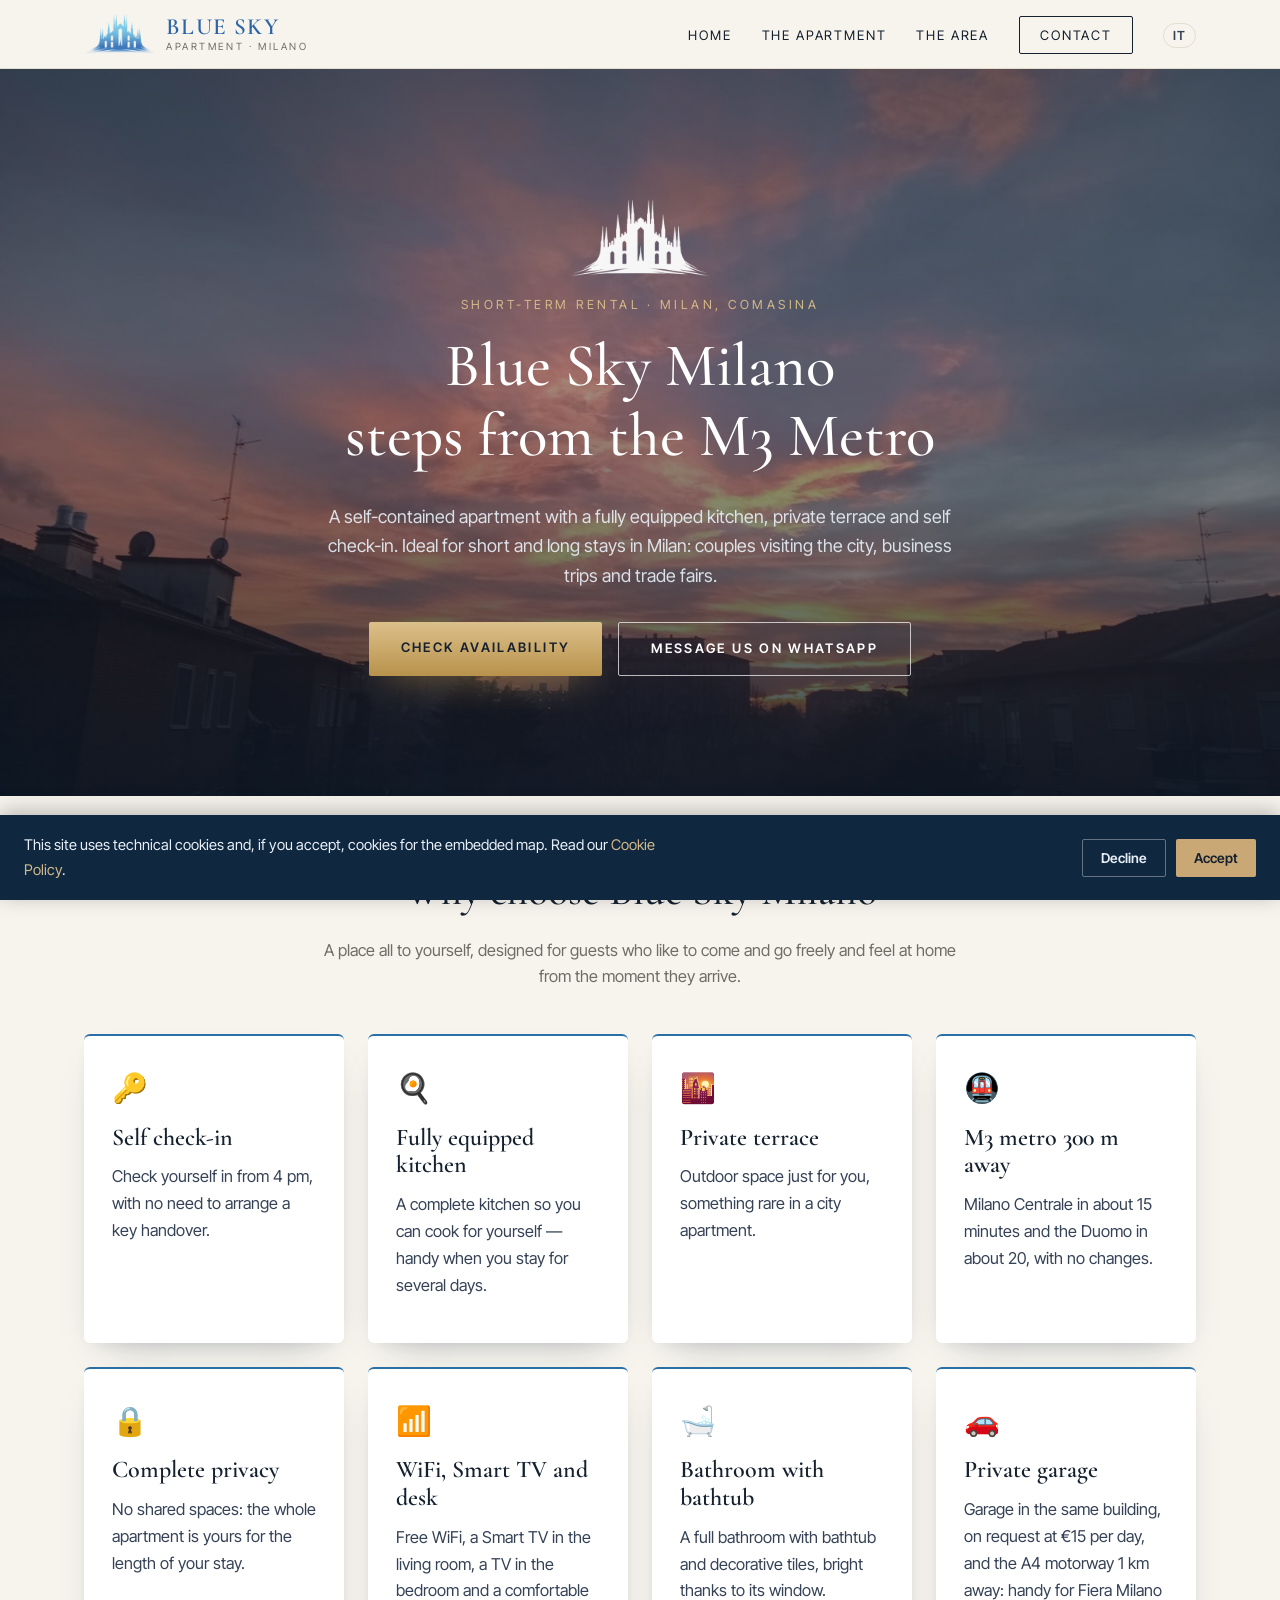
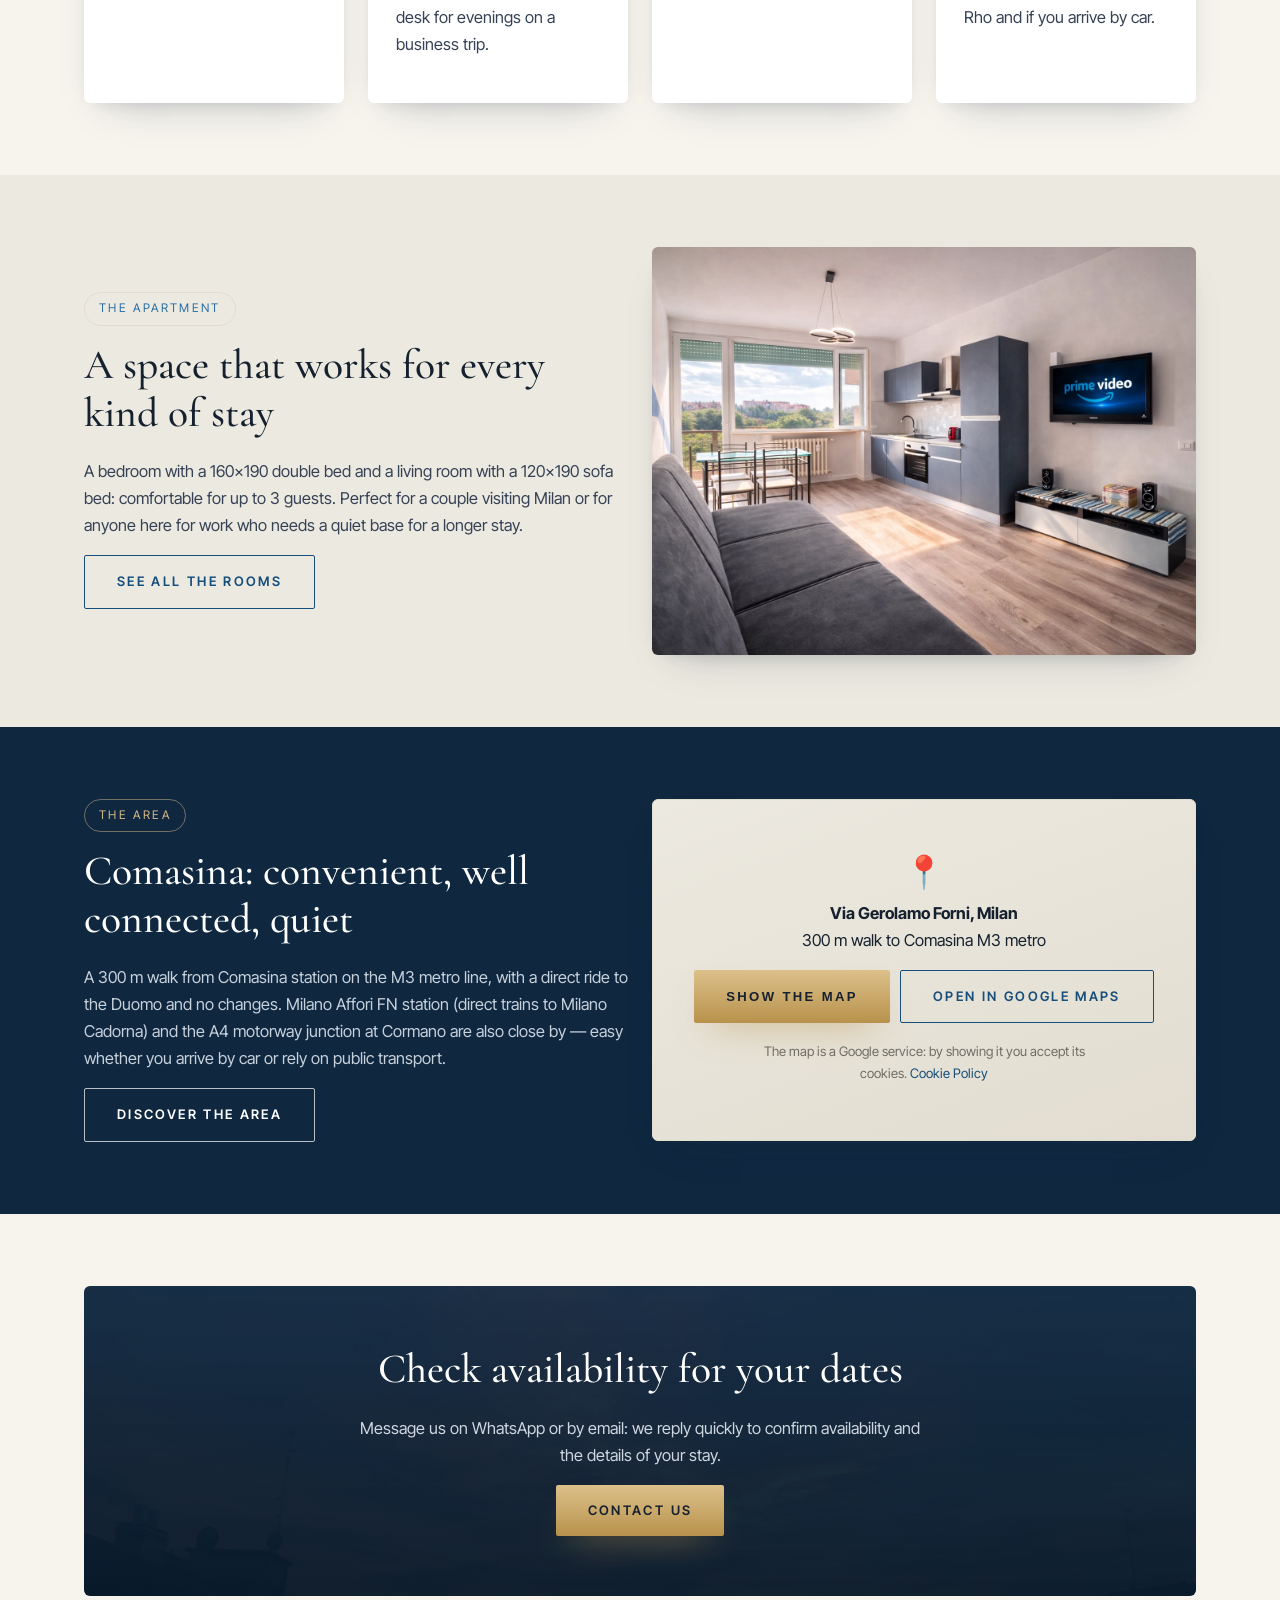
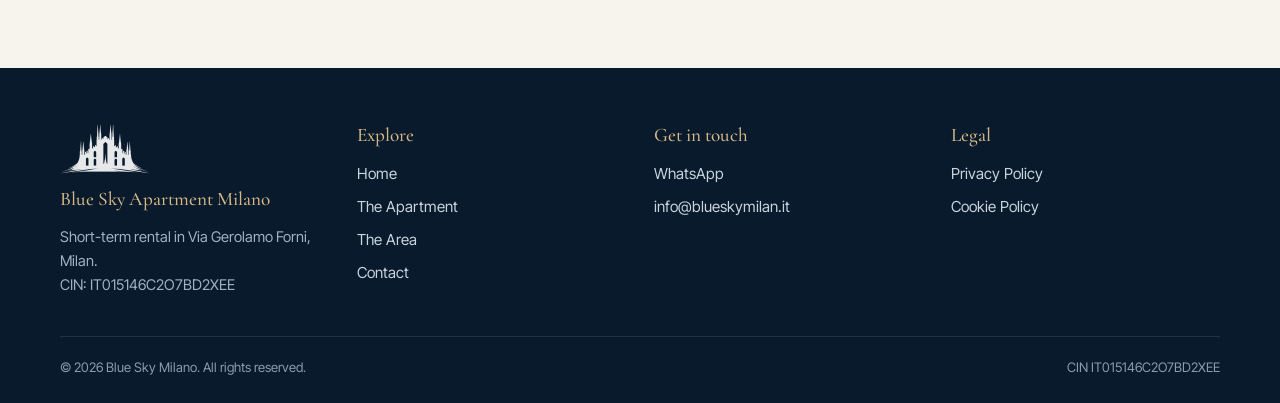
==== commit 60616211: "EN: garage nello stabile 15 euro al giorno (testi del 25/10)" ====
--- a/en/index.html
+++ b/en/index.html
@@ -128,7 +128,7 @@
       <div class="card">
         <span class="icon">🚗</span>
         <h3>Private garage</h3>
-        <p>Garage available on request and the A4 motorway 1 km away: handy for Fiera Milano Rho and if you arrive by car.</p>
+        <p>Garage in the same building, on request at €15 per day, and the A4 motorway 1 km away: handy for Fiera Milano Rho and if you arrive by car.</p>
       </div>
     </div>
   </div>
